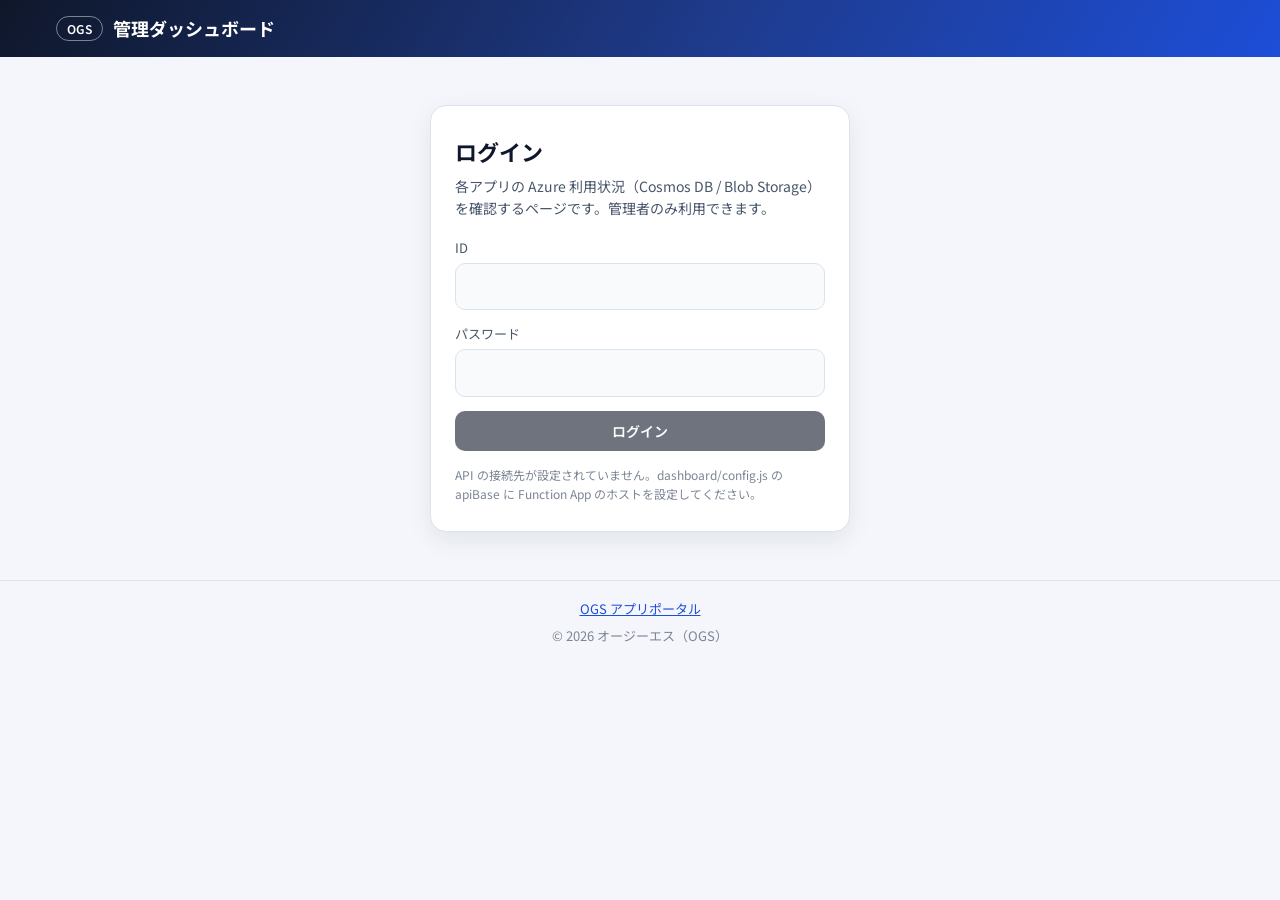
==== dashboard/index.html @ d7d405a1 "管理者ダッシュボード（各アプリの Azure 利用状況）を追加 - dashboard/ に ID・パスワードでログインする管理者専用ページを追加。静的サイトには秘密を置かず、認証と集計は OGS_D" ====
<!DOCTYPE html>
<html lang="ja">
<head>
  <meta charset="UTF-8">
  <meta name="viewport" content="width=device-width, initial-scale=1.0">
  <meta name="robots" content="noindex, nofollow, noarchive">
  <meta name="referrer" content="no-referrer">
  <title>OGS 管理ダッシュボード</title>
  <link rel="stylesheet" href="dashboard.css">
</head>
<body>
  <header class="topbar">
    <div class="topbar-inner">
      <a class="brand" href="../index.html"><span class="brand-label">OGS</span> 管理ダッシュボード</a>
      <div class="topbar-actions" id="topbar-actions" hidden>
        <span class="status-text" id="generated-at"></span>
        <button class="btn ghost" id="refresh-btn" type="button" title="キャッシュを無視して集計し直す">↻ 再集計</button>
        <button class="btn ghost" id="logout-btn" type="button">ログアウト</button>
      </div>
    </div>
  </header>

  <!-- ログイン -->
  <main id="login-view" class="login-view">
    <form class="login-card" id="login-form" autocomplete="off" novalidate>
      <h1>ログイン</h1>
      <p class="login-lead">各アプリの Azure 利用状況（Cosmos DB / Blob Storage）を確認するページです。管理者のみ利用できます。</p>
      <label class="field">
        <span>ID</span>
        <input type="text" id="login-id" name="id" autocomplete="username" required maxlength="200">
      </label>
      <label class="field">
        <span>パスワード</span>
        <input type="password" id="login-password" name="password" autocomplete="current-password" required maxlength="500">
      </label>
      <p class="form-error" id="login-error" role="alert" hidden></p>
      <button class="btn primary wide" id="login-submit" type="submit">ログイン</button>
      <p class="login-note" id="login-note"></p>
    </form>
  </main>

  <!-- ダッシュボード -->
  <main id="dashboard-view" class="dashboard-view" hidden>
    <section class="kpi-row" id="kpi-row" aria-label="全アプリ合計"></section>

    <nav class="app-tabs" id="app-tabs" aria-label="アプリ切り替え"></nav>

    <div id="app-sections"></div>

    <p class="footnote">
      集計は <span id="cache-note"></span>。件数は Cosmos DB の各コンテナを直接数えたもので、直近 7 日／30 日は各ドキュメントの作成日時（自動検出）に基づきます。
      Blob の容量は Functions 自身の内部コンテナ（azure-webjobs-*, app-package-*）を除いた値です。
    </p>
  </main>

  <div class="loading" id="loading" hidden>
    <div class="spinner" aria-hidden="true"></div>
    <p id="loading-text">集計しています…</p>
  </div>

  <!-- 直近データのモーダル -->
  <div class="modal" id="recent-modal" hidden role="dialog" aria-modal="true" aria-labelledby="recent-title">
    <div class="modal-backdrop" data-close></div>
    <div class="modal-panel">
      <header class="modal-header">
        <h2 id="recent-title">直近のデータ</h2>
        <div class="modal-actions">
          <button class="btn ghost small" id="recent-toggle-raw" type="button">JSON 表示</button>
          <button class="btn ghost small" type="button" data-close aria-label="閉じる">✕</button>
        </div>
      </header>
      <p class="modal-note">更新時刻の新しい順に最大 50 件。個人情報にあたる項目（メール・トークン等）は *** に置き換えて返しています。</p>
      <div class="modal-body" id="recent-body"></div>
    </div>
  </div>

  <div class="tooltip" id="tooltip" role="status" aria-live="polite" hidden></div>

  <footer class="site-footer">
    <a href="../index.html">OGS アプリポータル</a>
    <p class="copy">&copy; 2026 オージーエス（OGS）</p>
  </footer>

  <script src="config.js"></script>
  <script src="dashboard.js"></script>
</body>
</html>
---- dashboard/dashboard.css ----
/* OGS 管理ダッシュボード
   ポータル（../style.css）の配色を土台に、グラフ用のトークンを足している。
   色は :root のトークンで定義し、ダークモードでは同じ役割の色を差し替える。 */
@import url('https://fonts.googleapis.com/css2?family=Noto+Sans+JP:wght@400;500;600;700&display=swap');

:root {
  color-scheme: light;
  --page-bg: #f4f6fb;
  --surface: #ffffff;
  --surface-2: #f8fafc;
  --border: #dbe3f0;
  --hairline: rgba(15, 23, 42, 0.10);
  --text: #0f172a;
  --text-2: #475569;
  --muted: #7c8595;
  --brand: #1d4ed8;
  --brand-deep: #0f172a;
  --brand-soft: #eff6ff;
  --brand-soft-ink: #1e40af;
  --focus: #60a5fa;

  /* データ系列（dataviz 既定パレット・検証済み） */
  --series-1: #2a78d6;
  --series-2: #eb6834;
  --series-3: #1baf7a;
  --series-4: #eda100;
  --series-1-soft: #cde2fb;
  --grid: #e1e0d9;
  --axis: #c3c2b7;

  /* 状態色（固定・系列には使わない） */
  --good: #0ca30c;
  --good-text: #006300;
  --warning: #fab219;
  --critical: #d03b3b;
}

@media (prefers-color-scheme: dark) {
  :root:not([data-theme="light"]) {
    color-scheme: dark;
    --page-bg: #0d0f14;
    --surface: #161a22;
    --surface-2: #1c212b;
    --border: #2a3140;
    --hairline: rgba(255, 255, 255, 0.10);
    --text: #f3f4f6;
    --text-2: #c3c7d1;
    --muted: #8b93a3;
    --brand: #6da7ec;
    --brand-deep: #0b1220;
    --brand-soft: #1b2a45;
    --brand-soft-ink: #b7d3f6;
    --series-1: #3987e5;
    --series-2: #d95926;
    --series-3: #199e70;
    --series-4: #c98500;
    --series-1-soft: #1c3d66;
    --grid: #2c2c2a;
    --axis: #383835;
    --good-text: #0ca30c;
  }
}

:root[data-theme="dark"] {
  color-scheme: dark;
  --page-bg: #0d0f14;
  --surface: #161a22;
  --surface-2: #1c212b;
  --border: #2a3140;
  --hairline: rgba(255, 255, 255, 0.10);
  --text: #f3f4f6;
  --text-2: #c3c7d1;
  --muted: #8b93a3;
  --brand: #6da7ec;
  --brand-deep: #0b1220;
  --brand-soft: #1b2a45;
  --brand-soft-ink: #b7d3f6;
  --series-1: #3987e5;
  --series-2: #d95926;
  --series-3: #199e70;
  --series-4: #c98500;
  --series-1-soft: #1c3d66;
  --grid: #2c2c2a;
  --axis: #383835;
  --good-text: #0ca30c;
}

* { box-sizing: border-box; }

html, body { margin: 0; }

body {
  font-family: 'Noto Sans JP', system-ui, -apple-system, "Segoe UI", sans-serif;
  color: var(--text);
  background: var(--page-bg);
  min-height: 100vh;
  line-height: 1.6;
}

[hidden] { display: none !important; }

button, input { font: inherit; }

/* ========== 上部バー ========== */
.topbar {
  background: linear-gradient(120deg, #0f172a 0%, #1e3a8a 55%, #1d4ed8 100%);
  color: #fff;
}

.topbar-inner {
  max-width: 1200px;
  margin: 0 auto;
  padding: 14px 16px;
  display: flex;
  align-items: center;
  justify-content: space-between;
  gap: 12px;
  flex-wrap: wrap;
}

.brand {
  color: #fff;
  text-decoration: none;
  font-weight: 700;
  font-size: 18px;
  display: inline-flex;
  align-items: center;
  gap: 10px;
}

.brand-label {
  display: inline-block;
  padding: 2px 10px;
  border: 1px solid rgba(255, 255, 255, 0.45);
  border-radius: 999px;
  font-size: 12px;
  font-weight: 600;
}

.topbar-actions {
  display: flex;
  align-items: center;
  gap: 8px;
  flex-wrap: wrap;
}

.status-text {
  font-size: 12px;
  color: #dbeafe;
}

/* ========== ボタン ========== */
.btn {
  border: 1px solid transparent;
  border-radius: 10px;
  padding: 8px 14px;
  font-size: 14px;
  font-weight: 600;
  cursor: pointer;
  background: var(--brand);
  color: #fff;
  transition: background 0.15s ease;
}

.btn.primary { background: var(--brand-deep); }
.btn.primary:hover { background: #1e293b; }
.btn.wide { width: 100%; }
.btn.small { padding: 5px 10px; font-size: 13px; }

.btn.ghost {
  background: rgba(255, 255, 255, 0.12);
  border-color: rgba(255, 255, 255, 0.35);
  color: inherit;
}

.btn.ghost:hover { background: rgba(255, 255, 255, 0.22); }

main .btn.ghost,
.modal .btn.ghost {
  background: var(--brand-soft);
  border-color: var(--border);
  color: var(--brand-soft-ink);
}

main .btn.ghost:hover,
.modal .btn.ghost:hover { background: var(--border); }

.btn:disabled { opacity: 0.6; cursor: progress; }

.btn:focus-visible, input:focus-visible, .app-tab:focus-visible {
  outline: 2px solid var(--focus);
  outline-offset: 2px;
}

/* ========== ログイン ========== */
.login-view {
  display: flex;
  justify-content: center;
  padding: 48px 16px;
}

.login-card {
  width: 100%;
  max-width: 420px;
  background: var(--surface);
  border: 1px solid var(--border);
  border-radius: 16px;
  padding: 28px 24px;
  box-shadow: 0 8px 24px rgba(15, 23, 42, 0.08);
}

.login-card h1 { margin: 0 0 6px; font-size: 22px; }

.login-lead { margin: 0 0 18px; color: var(--text-2); font-size: 14px; }

.field { display: block; margin-bottom: 14px; }
.field span { display: block; font-size: 13px; color: var(--text-2); margin-bottom: 4px; }

.field input {
  width: 100%;
  padding: 10px 12px;
  border: 1px solid var(--border);
  border-radius: 10px;
  background: var(--surface-2);
  color: var(--text);
}

.form-error {
  margin: 0 0 12px;
  padding: 10px 12px;
  border-radius: 10px;
  background: rgba(208, 59, 59, 0.10);
  color: var(--critical);
  font-size: 14px;
}

.login-note { margin: 14px 0 0; font-size: 12px; color: var(--muted); }

/* ========== ダッシュボード本体 ========== */
.dashboard-view {
  max-width: 1200px;
  margin: 0 auto;
  padding: 20px 16px 40px;
}

.kpi-row {
  display: grid;
  grid-template-columns: repeat(auto-fit, minmax(160px, 1fr));
  gap: 12px;
  margin-bottom: 18px;
}

.kpi {
  background: var(--surface);
  border: 1px solid var(--border);
  border-radius: 14px;
  padding: 14px 16px;
}

.kpi-label { font-size: 12px; color: var(--text-2); margin: 0; }
.kpi-value { font-size: 26px; font-weight: 700; margin: 2px 0 0; letter-spacing: -0.01em; }
.kpi-sub { font-size: 12px; color: var(--muted); margin: 0; }

.app-tabs {
  display: flex;
  gap: 8px;
  flex-wrap: wrap;
  margin-bottom: 18px;
}

.app-tab {
  border: 1px solid var(--border);
  background: var(--surface);
  color: var(--text-2);
  border-radius: 999px;
  padding: 6px 14px;
  font-size: 14px;
  cursor: pointer;
}

.app-tab[aria-selected="true"] {
  background: var(--brand-deep);
  border-color: var(--brand-deep);
  color: #fff;
}

/* --- アプリ区画 --- */
.app-section {
  background: var(--surface);
  border: 1px solid var(--border);
  border-radius: 16px;
  padding: 18px;
  margin-bottom: 18px;
}

.app-header {
  display: flex;
  align-items: center;
  gap: 12px;
  flex-wrap: wrap;
  margin-bottom: 12px;
}

.app-icon { font-size: 28px; line-height: 1; }
.app-title { margin: 0; font-size: 20px; }
.app-meta { font-size: 12px; color: var(--muted); margin: 0; }

.badge {
  display: inline-flex;
  align-items: center;
  gap: 6px;
  padding: 3px 10px;
  border-radius: 999px;
  font-size: 12px;
  font-weight: 600;
  border: 1px solid var(--hairline);
  color: var(--text-2);
}

.badge .dot { width: 8px; height: 8px; border-radius: 50%; background: var(--muted); }
.badge.good .dot { background: var(--good); }
.badge.good { color: var(--good-text); }
.badge.bad .dot { background: var(--critical); }
.badge.bad { color: var(--critical); }
.badge.neutral .dot { background: var(--muted); }

.app-summary {
  display: grid;
  grid-template-columns: repeat(auto-fit, minmax(130px, 1fr));
  gap: 10px;
  margin-bottom: 16px;
}

.mini-stat {
  background: var(--surface-2);
  border-radius: 10px;
  padding: 10px 12px;
}

.mini-stat .kpi-label { font-size: 11px; }
.mini-stat .kpi-value { font-size: 20px; }

.subhead {
  margin: 18px 0 8px;
  font-size: 14px;
  font-weight: 700;
  color: var(--text-2);
  display: flex;
  align-items: center;
  gap: 8px;
}

.subhead .count { font-weight: 400; color: var(--muted); }

.empty {
  color: var(--muted);
  font-size: 14px;
  padding: 10px 0;
}

.error-box {
  background: rgba(208, 59, 59, 0.08);
  border: 1px solid rgba(208, 59, 59, 0.3);
  color: var(--critical);
  border-radius: 10px;
  padding: 8px 12px;
  font-size: 13px;
  margin: 6px 0;
  word-break: break-all;
}

/* --- コンテナカード --- */
.container-grid {
  display: grid;
  grid-template-columns: repeat(auto-fill, minmax(300px, 1fr));
  gap: 12px;
}

.container-card {
  background: var(--surface-2);
  border: 1px solid var(--border);
  border-radius: 12px;
  padding: 12px 14px;
  display: flex;
  flex-direction: column;
  gap: 8px;
}

.card-head {
  display: flex;
  align-items: baseline;
  justify-content: space-between;
  gap: 8px;
}

.card-title { margin: 0; font-size: 15px; font-weight: 700; word-break: break-all; }
.card-pk { font-size: 11px; color: var(--muted); }

.card-numbers {
  display: flex;
  gap: 14px;
  flex-wrap: wrap;
}

.num { display: flex; flex-direction: column; }
.num b { font-size: 20px; font-weight: 700; line-height: 1.2; }
.num span { font-size: 11px; color: var(--muted); }

.card-actions {
  display: flex;
  gap: 8px;
  justify-content: space-between;
  align-items: center;
  flex-wrap: wrap;
  margin-top: 4px;
}

.hint { font-size: 11px; color: var(--muted); }

/* --- グラフ（<figure>） --- */
.chart {
  margin: 0;
  background: var(--surface);
  border: 1px solid var(--hairline);
  border-radius: 10px;
  padding: 8px 10px 6px;
}

.chart-head {
  display: flex;
  justify-content: space-between;
  align-items: center;
  gap: 8px;
}

.chart-title { font-size: 12px; color: var(--text-2); margin: 0; }

.chart-toggle {
  border: none;
  background: none;
  color: var(--brand);
  font-size: 12px;
  cursor: pointer;
  padding: 2px 4px;
}

.chart svg { display: block; width: 100%; height: auto; overflow: visible; }

.chart .bar { fill: var(--series-1); }
.chart .bar.zero { fill: var(--series-1-soft); }
.chart .bar.hover { fill: var(--brand-deep); }
.chart .gridline { stroke: var(--grid); stroke-width: 1; }
.chart .baseline { stroke: var(--axis); stroke-width: 1; }
.chart .tick { fill: var(--muted); font-size: 10px; font-family: inherit; font-variant-numeric: tabular-nums; }
.chart .hit { fill: transparent; }

.chart-table { width: 100%; border-collapse: collapse; font-size: 12px; margin-top: 4px; }
.chart-table th, .chart-table td { padding: 3px 6px; border-bottom: 1px solid var(--hairline); text-align: left; }
.chart-table td:last-child, .chart-table th:last-child { text-align: right; font-variant-numeric: tabular-nums; }

/* --- 内訳（横棒） --- */
.breakdown { margin: 0; }
.breakdown-title { font-size: 12px; color: var(--text-2); margin: 0 0 4px; }

.breakdown-row {
  display: grid;
  grid-template-columns: minmax(70px, 38%) 1fr auto;
  gap: 8px;
  align-items: center;
  font-size: 12px;
  padding: 2px 0;
}

.breakdown-key { color: var(--text); overflow: hidden; text-overflow: ellipsis; white-space: nowrap; }

.breakdown-track {
  height: 8px;
  background: var(--series-1-soft);
  border-radius: 4px;
  overflow: hidden;
}

.breakdown-fill { height: 100%; background: var(--series-1); border-radius: 4px; }
.breakdown-count { font-variant-numeric: tabular-nums; color: var(--text-2); }

/* --- 表 --- */
.table-wrap { overflow-x: auto; }

.data-table {
  width: 100%;
  border-collapse: collapse;
  font-size: 13px;
}

.data-table th, .data-table td {
  padding: 8px 10px;
  border-bottom: 1px solid var(--hairline);
  text-align: left;
  vertical-align: top;
}

.data-table th { color: var(--text-2); font-weight: 600; white-space: nowrap; background: var(--surface-2); }
.data-table td.num, .data-table th.num { text-align: right; font-variant-numeric: tabular-nums; }
.data-table tr.system td { color: var(--muted); }
.data-table td code { font-size: 12px; word-break: break-all; }

details.system-toggle summary {
  cursor: pointer;
  font-size: 12px;
  color: var(--brand);
  margin: 6px 0;
}

.footnote {
  font-size: 12px;
  color: var(--muted);
  margin-top: 8px;
}

/* ========== ローディング ========== */
.loading {
  position: fixed;
  inset: 0;
  background: rgba(15, 23, 42, 0.35);
  display: flex;
  flex-direction: column;
  align-items: center;
  justify-content: center;
  gap: 12px;
  color: #fff;
  z-index: 50;
}

.spinner {
  width: 36px;
  height: 36px;
  border: 4px solid rgba(255, 255, 255, 0.35);
  border-top-color: #fff;
  border-radius: 50%;
  animation: spin 0.9s linear infinite;
}

@keyframes spin { to { transform: rotate(360deg); } }

/* ========== モーダル ========== */
.modal { position: fixed; inset: 0; z-index: 60; }
.modal-backdrop { position: absolute; inset: 0; background: rgba(15, 23, 42, 0.5); }

.modal-panel {
  position: absolute;
  inset: 5vh 16px;
  margin: 0 auto;
  max-width: 1100px;
  background: var(--surface);
  border-radius: 16px;
  padding: 16px 18px;
  display: flex;
  flex-direction: column;
  gap: 8px;
  box-shadow: 0 20px 50px rgba(0, 0, 0, 0.3);
}

.modal-header { display: flex; justify-content: space-between; align-items: center; gap: 8px; }
.modal-header h2 { margin: 0; font-size: 17px; }
.modal-actions { display: flex; gap: 6px; }
.modal-note { margin: 0; font-size: 12px; color: var(--muted); }
.modal-body { overflow: auto; flex: 1; }
.modal-body pre { font-size: 12px; white-space: pre-wrap; word-break: break-all; margin: 0; }

/* ========== ツールチップ ========== */
.tooltip {
  position: fixed;
  z-index: 70;
  pointer-events: none;
  background: var(--brand-deep);
  color: #fff;
  font-size: 12px;
  padding: 6px 8px;
  border-radius: 8px;
  box-shadow: 0 4px 12px rgba(0, 0, 0, 0.25);
  white-space: nowrap;
  transform: translate(-50%, calc(-100% - 10px));
}

/* ========== フッター ========== */
.site-footer {
  border-top: 1px solid var(--border);
  text-align: center;
  padding: 18px 16px;
  color: var(--muted);
  font-size: 13px;
}

.site-footer a { color: var(--brand); }
.site-footer .copy { margin: 6px 0 0; }

.app-meta, .card-title, .breakdown-key { overflow-wrap: anywhere; }

@media (max-width: 640px) {
  .kpi-value { font-size: 22px; }
  .kpi-row { grid-template-columns: repeat(2, minmax(0, 1fr)); }
  .app-summary { grid-template-columns: repeat(2, minmax(0, 1fr)); }
  .container-grid { grid-template-columns: minmax(0, 1fr); }
  .container-card { min-width: 0; }
  .app-section { padding: 14px; }
  .modal-panel { inset: 2vh 8px; padding: 12px; }
}
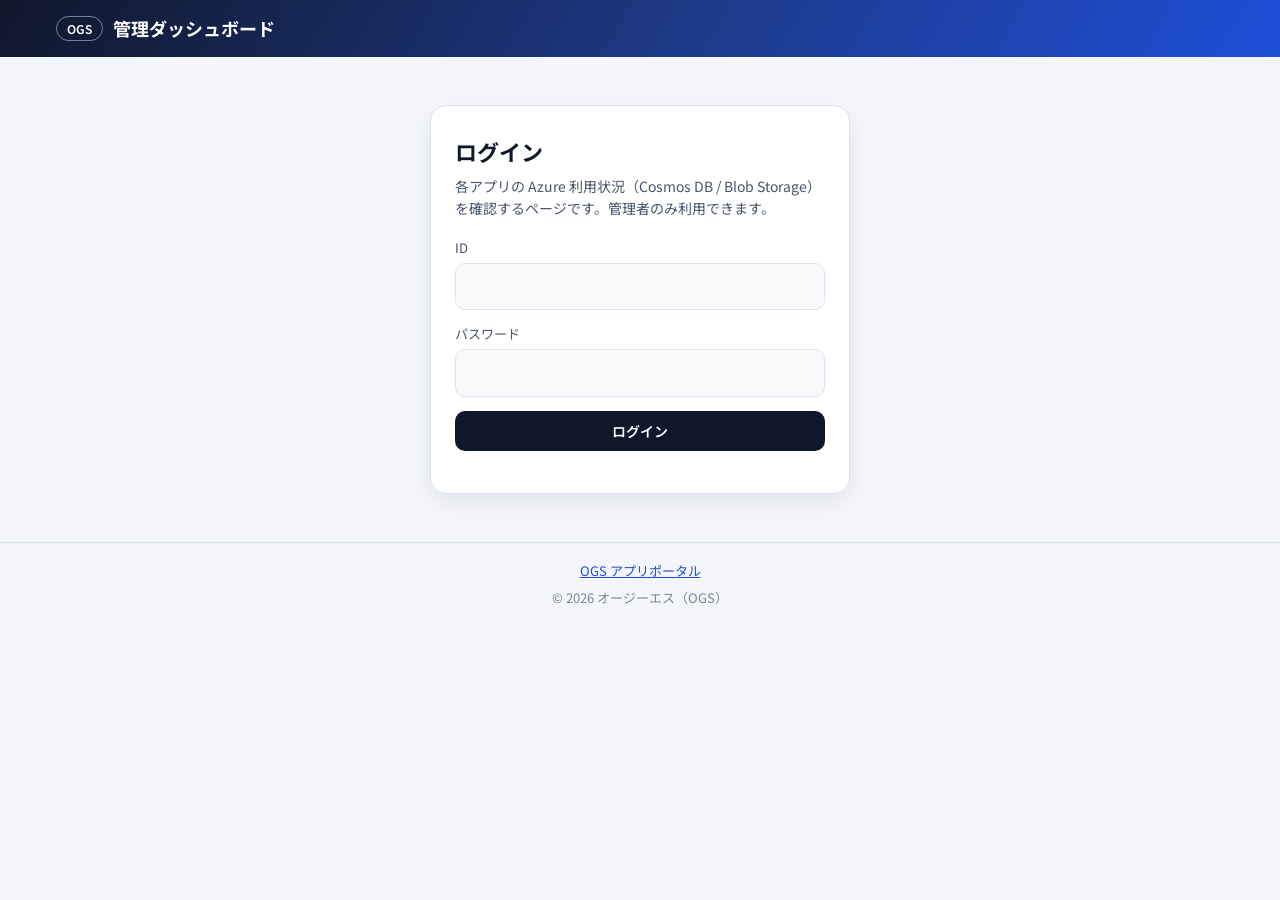
==== commit 15685c08: "ダッシュボードの表示名を日本語化（表示名辞書 labels.js を追加） Azure 上の生の名前（コンテナ名・項目名・type などの値）を、何の指標・何のデータか分かる名前に変換して表示する。 " ====
--- a/dashboard/index.html
+++ b/dashboard/index.html
@@ -82,6 +82,7 @@
   </footer>
 
   <script src="config.js"></script>
+  <script src="labels.js"></script>
   <script src="dashboard.js"></script>
 </body>
 </html>
--- a/dashboard/dashboard.css
+++ b/dashboard/dashboard.css
@@ -394,7 +394,28 @@
 }
 
 .card-title { margin: 0; font-size: 15px; font-weight: 700; word-break: break-all; }
-.card-pk { font-size: 11px; color: var(--muted); }
+.card-desc { margin: 2px 0 0; font-size: 12px; color: var(--muted); line-height: 1.5; }
+.card-pk { font-size: 11px; color: var(--muted); white-space: nowrap; }
+
+/* Azure 上の生の名前（表示名の横に小さく併記） */
+.raw {
+  display: inline-block;
+  font-family: ui-monospace, "Cascadia Mono", Consolas, monospace;
+  font-size: 11px;
+  font-weight: 400;
+  color: var(--muted);
+  background: var(--surface-2);
+  border: 1px solid var(--hairline);
+  border-radius: 6px;
+  padding: 0 6px;
+  vertical-align: middle;
+  word-break: break-all;
+}
+
+.subhead .raw { margin-left: 4px; }
+
+.array-block { margin-top: 2px; }
+.array-title { margin: 0 0 2px; font-size: 12px; color: var(--text-2); font-weight: 600; }
 
 .card-numbers {
   display: flex;
